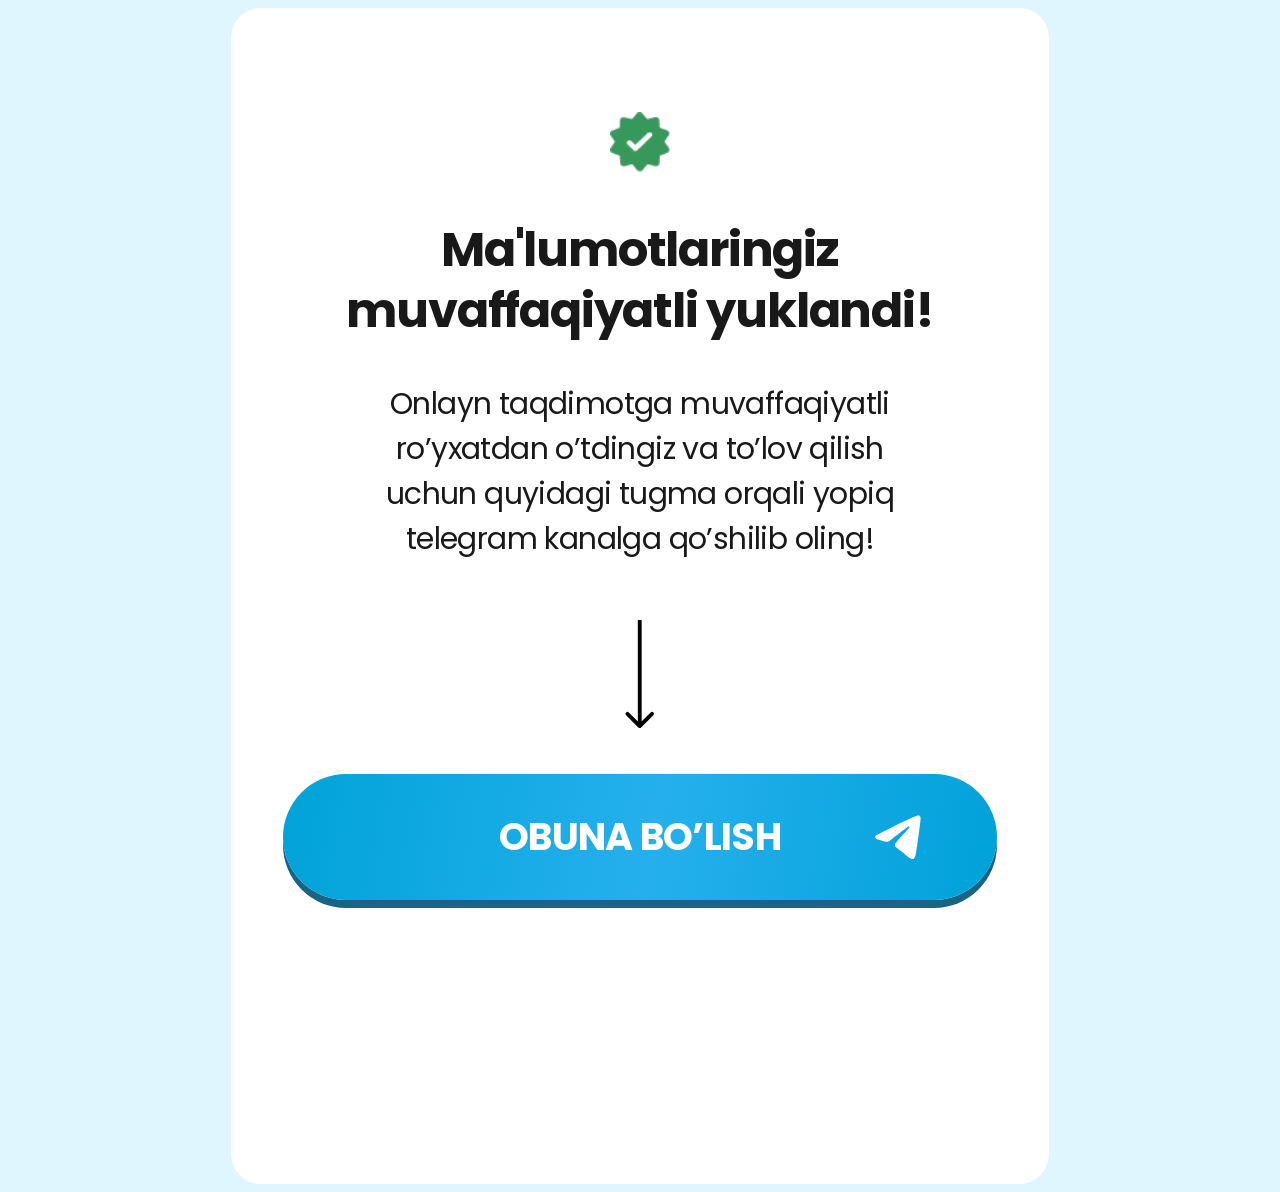
==== thankYou.html @ 9f433b5c "push" ====
<!DOCTYPE html>
<html lang="uz">
<head>
    <meta charset="UTF-8">
    <meta name="viewport" content="width=device-width, initial-scale=1.0">
    <meta name="theme-color" content="#ffffff">
    <title>Arizangiz qabul qilindi — Ozoda Isxakova</title>
    <link rel="preconnect" href="https://fonts.googleapis.com">
    <link rel="preconnect" href="https://fonts.gstatic.com" crossorigin>
    <link href="https://fonts.googleapis.com/css2?family=Poppins:wght@400;700&display=swap" rel="stylesheet">
    <link rel="stylesheet" href="css/main.css">
</head>
<body class="thank-you-page">
    <main class="thank-you">
        <img class="thank-you__tick" src="images/tick.avif" alt="Muvaffaqiyatli" width="60" height="68">
        <h1 class="thank-you__title">Ma'lumotlaringiz<br> muvaffaqiyatli yuklandi!</h1>
        <p class="thank-you__description">Onlayn taqdimotga muvaffaqiyatli <br> ro’yxatdan o’tdingiz va to’lov qilish <br> uchun quyidagi tugma orqali yopiq <br> telegram kanalga qo’shilib oling!</p>
        <svg class="thank-you__arrow" width="15" height="56" viewBox="0 0 15 56" fill="none" xmlns="http://www.w3.org/2000/svg" aria-hidden="true">
            <path d="M6.65691 55.7071C7.04743 56.0976 7.6806 56.0976 8.07112 55.7071L14.4351 49.3431C14.8256 48.9526 14.8256 48.3195 14.4351 47.9289C14.0446 47.5384 13.4114 47.5384 13.0209 47.9289L7.36402 53.5858L1.70716 47.9289C1.31664 47.5384 0.683472 47.5384 0.292948 47.9289C-0.0975764 48.3195 -0.0975764 48.9526 0.292948 49.3431L6.65691 55.7071ZM7.36401 0L6.36401 4.37114e-08L6.36402 55L7.36402 55L8.36402 55L8.36401 -4.37114e-08L7.36401 0Z" fill="black"/>
        </svg>
        <a class="thank-you__subscribe" href="#">
            <span class="thank-you__subscribe-label">OBUNA BO’LISH</span>
            <svg class="thank-you__telegram" width="26" height="26" viewBox="0 0 26 26" fill="none" xmlns="http://www.w3.org/2000/svg" aria-hidden="true">
                <path d="M2.84637 11.4885C9.45489 8.15552 13.8605 5.95815 16.0634 4.89638C22.3602 1.86482 23.6671 1.33831 24.5207 1.32047C24.7083 1.31698 25.1262 1.3707 25.3989 1.62595C25.6255 1.84125 25.6893 2.13238 25.7212 2.33679C25.7495 2.54101 25.7885 3.00642 25.7566 3.36973C25.4166 7.51952 23.9398 17.5897 23.1889 22.2377C22.8738 24.2044 22.2469 24.8637 21.6414 24.9281C20.3239 25.0683 19.3252 23.921 18.0502 22.9537C16.0563 21.4393 14.9301 20.497 12.9929 19.0196C10.7546 17.3121 12.2067 16.3735 13.4816 14.8399C13.8146 14.4384 19.6156 8.3306 19.7253 7.77662C19.7395 7.70732 19.7536 7.44899 19.6191 7.31285C19.488 7.17629 19.2933 7.22305 19.1517 7.25995C18.9498 7.31244 15.7659 9.75146 9.58947 14.5766C8.68639 15.2958 7.86829 15.6465 7.13164 15.628C6.32418 15.6079 4.7659 15.0982 3.60781 14.6627C2.19119 14.1284 1.06144 13.8459 1.16061 12.9384C1.21019 12.466 1.77329 11.9826 2.84637 11.4885Z" fill="white"/>
            </svg>
        </a>
    </main>
</body>
</html>
---- css/main.css ----
@font-face { font-family: "Gilroy"; src: url("/fonts/Gilroy-ExtraBold.woff2") format("woff2"); font-weight: 800; font-display: swap; } @font-face { font-family: "Gilroy"; src: url("/fonts/Gilroy-Medium.subset.woff2") format("woff2"); font-weight: 500; font-display: swap; } @font-face { font-family: "Gilroy"; src: url("/fonts/Gilroy-Regular.subset.woff2") format("woff2"); font-weight: 400; font-display: swap; } html, body { overflow-x: hidden; } .homeModal, .homeModalOverlay { position: fixed; top: 0; height: 100vh; width: 100%; left: 0; } .homeModal { z-index: 30; justify-content: center; align-items: center; display: flex; } .homeModalOverlay { background-color: rgba(0, 0, 0, 0.3); backdrop-filter: blur(5px); } .homeFormContainer { position: relative; z-index: 30; background-color: #fff; color: #000; border-radius: 8px; padding: 20px 40px 40px; width: 100%; max-width: 520px; box-shadow: 0 4px 12px rgba(0, 0, 0, 0.1); margin: 0 20px; position: fixed; top: 50%; left: 50%; transform: translate(-50%, -50%); } .homeFormTop { display: flex; justify-content: space-between; } .homeFormTopTitle { font-family: Inter, sans-serif; font-size: clamp(21px, 6.6vw, 24px); margin: 0 0 20px; color: #000; font-weight: 600; text-align: center; margin-left: auto; margin-right: auto; } .closeButton { background: 0 0; border: none; cursor: pointer; padding: 4px; justify-content: center; align-items: center; display: flex; position: absolute; top: 20px; right: 20px; color: #000; } .homeFormErrorText { color: #e53e3e; margin-bottom: 12px; font-size: 14px; font-family: system-ui, -apple-system, BlinkMacSystemFont, "Segoe UI", sans-serif; padding-top: 5px; padding-bottom: 5px; } .HomeFormRowInput, .HomeFormRowLabel { font-family: system-ui, -apple-system, BlinkMacSystemFont, "Segoe UI", sans-serif; font-size: 18px; } .HomeFormRow { margin-bottom: 20px; } .HomeFormRowLabel { display: block; margin-bottom: 6px; color: #000; } .HomeFormRowInput { width: 100%; padding: 10px 16px; border: 1px solid #c9c9c9; min-height: 48px; background-color: #f3f7f8; border-radius: 6px; font-weight: 400; outline: 0; height: 50px; transition: border-color 0.2s; } .HomeFormRowInput:focus { border-color: #EB3C3A; } .HomeFormRowInput::placeholder { color: #aaa; } .HomeFormBtn { font-family: sans-serif; height: 60px; width: 100%; cursor: pointer; border-radius: 10px; transition: 0.3s; background: linear-gradient(90deg, #EB3C3A 0%, #FF5A58 63.46%, #EB3C3A 100%); font-weight: 700; font-size: 28px; color: white; text-transform: uppercase; border: none; position: relative; display: flex; align-items: center; justify-content: center; } .phone-input-container { display: flex; align-items: center; position: relative; border: 1px solid #c9c9c9; background-color: transparent; border-radius: 6px; } .phone-input-container:focus { border-color: #e71f1f; } .selected-code { display: flex; color: #000; margin-left: 10px; } .country-selector { position: relative; margin-right: 10px; } .selected-country { display: flex; align-items: center; padding: 10px; padding-right: 0; border-radius: 6px; cursor: pointer; min-height: 50px; font-family: sans-serif !important; font-size: 18px; font-weight: 400 !important; min-width: max-content; border: none; background-color: transparent; } .country-dropdown { position: absolute; top: 110%; left: 0; width: 100%; background-color: #fff; border: 1px solid #c9c9c9; border-radius: 6px; box-shadow: 0 4px 12px rgba(0, 0, 0, 0.1); z-index: 40; max-height: 200px; overflow-y: auto; font-family: sans-serif !important; font-weight: 400 !important; } .country-option { display: flex; justify-content: space-between; align-items: center; padding: 10px; cursor: pointer; font-family: sans-serif; font-weight: 400 !important; } .country-option:hover { background-color: #f3f7f8; } .country-option.selected { background-color: #e6f0fa; } @media screen and (max-width: 768px) { .homeFormContainer { max-width: 100%; padding: 80px 20px 20px; margin: 0; border-radius: 6px; height: 100vh; } .homeFormTopTitle { text-align: center; max-width: 408px; margin-left: auto; margin-right: auto; font-weight: 700; margin-bottom: 15px; } .homeFormTop { flex-direction: column; align-items: flex-start; } .closeButton { width: 100%; height: 50px; background-color: #000; color: #fff; padding-right: 20px; top: 0; left: 0; justify-content: end; } .homeFormErrorText { font-size: 12px; margin-bottom: 8px; } .HomeFormRowLabel { margin-bottom: 6px; } .HomeFormRowInput { padding: 0 12px; min-height: 40px; background-color: transparent; } .HomeFormRowInput::placeholder { color: #a3a3a3; } .HomeFormBtn { font-size: 18px; font-weight: 700; margin-top: 24px; } } @media screen and (max-width: 480px) { .homeFormContainer { max-width: 100%; padding: 80px 20px 20px; margin: 0; border-radius: 6px; height: 100vh; } .homeFormTopTitle { text-align: center; margin: 0 auto 15px; } .homeFormErrorText { font-size: 12px; margin-bottom: 8px; } .HomeFormRowLabel { margin-bottom: 6px; } .HomeFormRowInput { padding: 0 12px; min-height: 40px; background-color: transparent; border-radius: 10px; } .HomeFormRowInput::placeholder { color: #a3a3a3; } .HomeFormBtn { font-size: 16px; padding: 10px 0; margin-top: 24px; height: 50px; } } .thank-you-page { background-color: #E0F6FF; color: #191919; } .thank-you { width: 100%; max-width: 714px; min-height: 100svh; margin: 0 auto; border-radius: 30px; padding: 100px 52px 176px; background: #fff; text-align: center; font-family: 'Poppins', Arial, sans-serif; } .thank-you__tick { display: block; width: 60px; height: 68px; object-fit: contain; margin: 0 auto 44px; } .thank-you__title { margin: 0; font-size: 48px; font-weight: 700; line-height: 1.27; letter-spacing: -1.2px; } .thank-you__description { margin: 40px -10px 0; font-size: 30px; line-height: 1.5; letter-spacing: -.6px; } .thank-you__arrow { display: block; width: 30px; height: 108px; margin: 58px auto 46px; } .thank-you__subscribe { position: relative; display: flex; align-items: center; justify-content: center; width: 100%; min-height: 126px; border-radius: 100px; background: linear-gradient(100deg, #00a3d8, #25b0ed 52%, #00a1d9); box-shadow: 0 8px 0 #1a6382; color: #fff; text-decoration: none; font-size: 38px; font-weight: 700; line-height: 1.2; letter-spacing: -.7px; } .thank-you__subscribe[href] { cursor: pointer; } .thank-you__subscribe:focus-visible { outline: 3px solid #1a6382; outline-offset: 12px; } .thank-you__telegram { position: absolute; right: 76px; width: 48px; height: 48px; } @media (max-width: 713px) { .thank-you { padding: 10vw 0vw 24.6vw; } .thank-you__tick { width: 8.4vw; height: 9.5vw; margin-bottom: 6.2vw; } .thank-you__title { font-size: 6.72vw; letter-spacing: -.168vw; } .thank-you__description { margin-top: 5.6vw; font-size: 4.2vw; letter-spacing: -.084vw; } .thank-you__arrow { width: 4.2vw; height: 15.1vw; margin: 8.1vw auto 6.45vw; } .thank-you__subscribe { min-height: 17.65vw; font-size: 5.32vw; letter-spacing: -.098vw; box-shadow: 0 1.12vw 0 #1a6382; } .thank-you__telegram { right: 10.64vw; width: 6.72vw; height: 6.72vw; } }
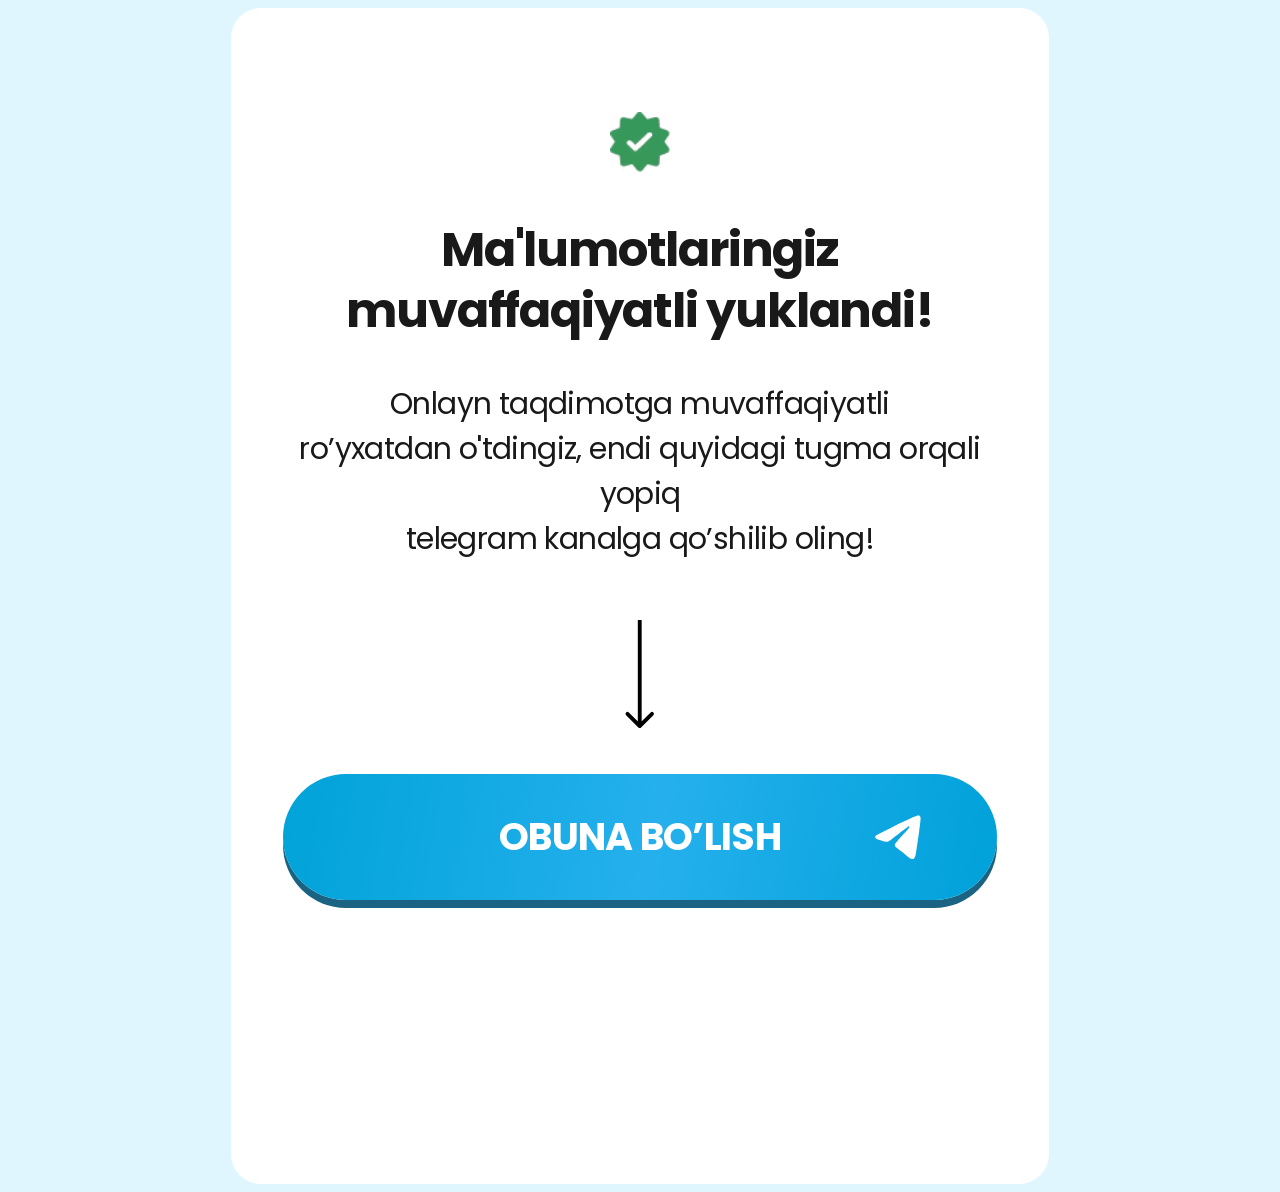
==== commit b7cd604c: "Update thankYou.html" ====
--- a/thankYou.html
+++ b/thankYou.html
@@ -4,7 +4,24 @@
     <meta charset="UTF-8">
     <meta name="viewport" content="width=device-width, initial-scale=1.0">
     <meta name="theme-color" content="#ffffff">
-    <title>Arizangiz qabul qilindi — Ozoda Isxakova</title>
+    <title>Obuna Bo'lish</title>
+    <!-- Meta Pixel Code -->
+<script>
+!function(f,b,e,v,n,t,s)
+{if(f.fbq)return;n=f.fbq=function(){n.callMethod?
+n.callMethod.apply(n,arguments):n.queue.push(arguments)};
+if(!f._fbq)f._fbq=n;n.push=n;n.loaded=!0;n.version='2.0';
+n.queue=[];t=b.createElement(e);t.async=!0;
+t.src=v;s=b.getElementsByTagName(e)[0];
+s.parentNode.insertBefore(t,s)}(window, document,'script',
+'https://connect.facebook.net/en_US/fbevents.js');
+fbq('init', '3901499340163446');
+fbq('track', 'PageView');
+</script>
+<noscript><img height="1" width="1" style="display:none"
+src="https://www.facebook.com/tr?id=3901499340163446&ev=PageView&noscript=1"
+/></noscript>
+<!-- End Meta Pixel Code -->
     <link rel="preconnect" href="https://fonts.googleapis.com">
     <link rel="preconnect" href="https://fonts.gstatic.com" crossorigin>
     <link href="https://fonts.googleapis.com/css2?family=Poppins:wght@400;700&display=swap" rel="stylesheet">
@@ -14,16 +31,18 @@
     <main class="thank-you">
         <img class="thank-you__tick" src="images/tick.avif" alt="Muvaffaqiyatli" width="60" height="68">
         <h1 class="thank-you__title">Ma'lumotlaringiz<br> muvaffaqiyatli yuklandi!</h1>
-        <p class="thank-you__description">Onlayn taqdimotga muvaffaqiyatli <br> ro’yxatdan o’tdingiz va to’lov qilish <br> uchun quyidagi tugma orqali yopiq <br> telegram kanalga qo’shilib oling!</p>
+        <p class="thank-you__description">Onlayn taqdimotga muvaffaqiyatli <br> ro’yxatdan o'tdingiz, endi quyidagi tugma orqali yopiq <br> telegram kanalga qo’shilib oling!</p>
         <svg class="thank-you__arrow" width="15" height="56" viewBox="0 0 15 56" fill="none" xmlns="http://www.w3.org/2000/svg" aria-hidden="true">
             <path d="M6.65691 55.7071C7.04743 56.0976 7.6806 56.0976 8.07112 55.7071L14.4351 49.3431C14.8256 48.9526 14.8256 48.3195 14.4351 47.9289C14.0446 47.5384 13.4114 47.5384 13.0209 47.9289L7.36402 53.5858L1.70716 47.9289C1.31664 47.5384 0.683472 47.5384 0.292948 47.9289C-0.0975764 48.3195 -0.0975764 48.9526 0.292948 49.3431L6.65691 55.7071ZM7.36401 0L6.36401 4.37114e-08L6.36402 55L7.36402 55L8.36402 55L8.36401 -4.37114e-08L7.36401 0Z" fill="black"/>
         </svg>
-        <a class="thank-you__subscribe" href="#">
+        <a class="thank-you__subscribe" href="https://t.me/+utzcUWfzJ21kM2Qy">
             <span class="thank-you__subscribe-label">OBUNA BO’LISH</span>
             <svg class="thank-you__telegram" width="26" height="26" viewBox="0 0 26 26" fill="none" xmlns="http://www.w3.org/2000/svg" aria-hidden="true">
                 <path d="M2.84637 11.4885C9.45489 8.15552 13.8605 5.95815 16.0634 4.89638C22.3602 1.86482 23.6671 1.33831 24.5207 1.32047C24.7083 1.31698 25.1262 1.3707 25.3989 1.62595C25.6255 1.84125 25.6893 2.13238 25.7212 2.33679C25.7495 2.54101 25.7885 3.00642 25.7566 3.36973C25.4166 7.51952 23.9398 17.5897 23.1889 22.2377C22.8738 24.2044 22.2469 24.8637 21.6414 24.9281C20.3239 25.0683 19.3252 23.921 18.0502 22.9537C16.0563 21.4393 14.9301 20.497 12.9929 19.0196C10.7546 17.3121 12.2067 16.3735 13.4816 14.8399C13.8146 14.4384 19.6156 8.3306 19.7253 7.77662C19.7395 7.70732 19.7536 7.44899 19.6191 7.31285C19.488 7.17629 19.2933 7.22305 19.1517 7.25995C18.9498 7.31244 15.7659 9.75146 9.58947 14.5766C8.68639 15.2958 7.86829 15.6465 7.13164 15.628C6.32418 15.6079 4.7659 15.0982 3.60781 14.6627C2.19119 14.1284 1.06144 13.8459 1.16061 12.9384C1.21019 12.466 1.77329 11.9826 2.84637 11.4885Z" fill="white"/>
             </svg>
         </a>
     </main>
+
+    <script defer src="./js/thankYou.js"></script>
 </body>
 </html>
